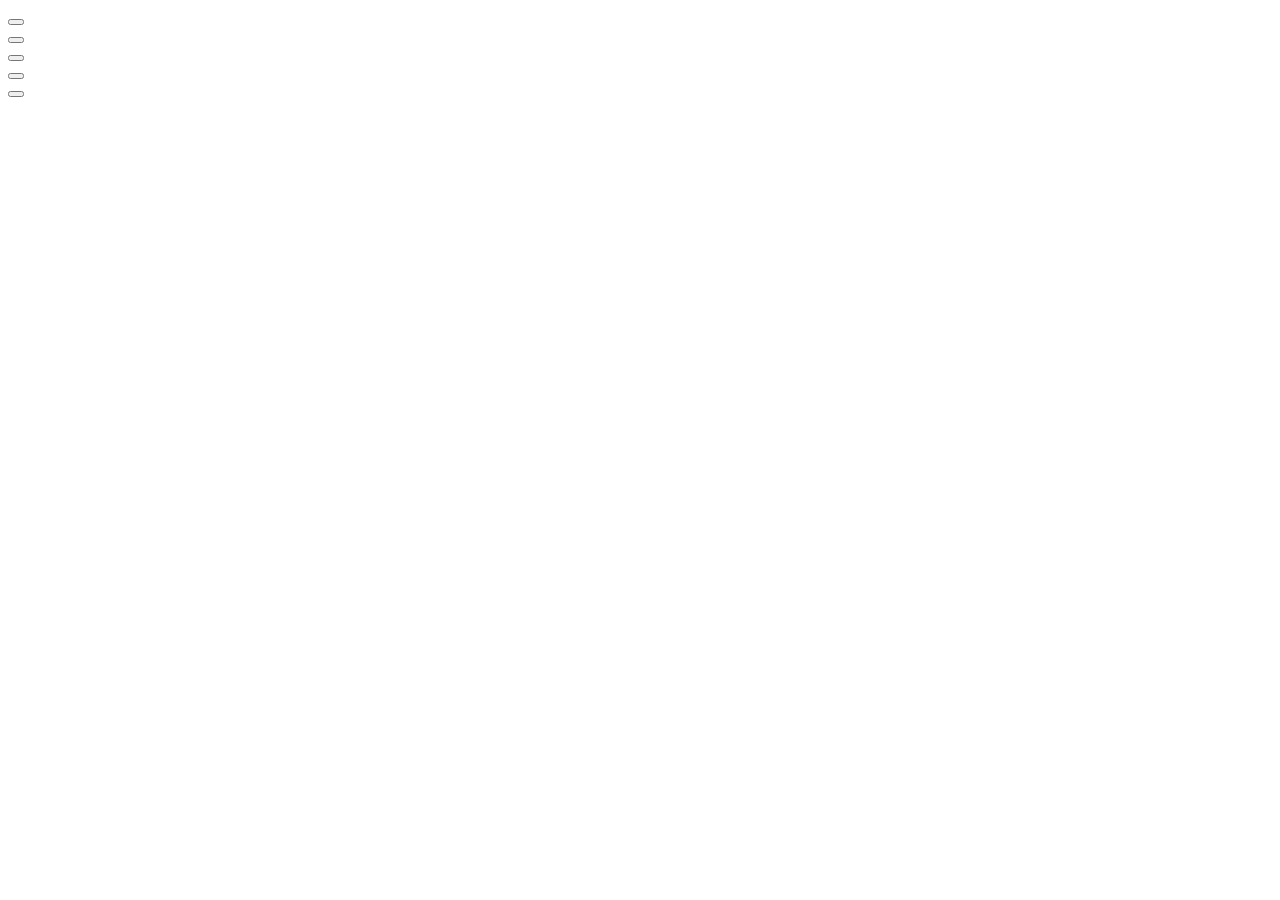
==== assignment-1/index.html @ 54c5ca6b "html structure created" ====
<!DOCTYPE html>
<html lang="en">
<head>
    <meta charset="UTF-8">
    <meta name="viewport" content="width=device-width, initial-scale=1.0">
    <title>See ‘N’ Say Storymaker - Matthew C.A.</title>
    <link rel="stylesheet" href="styles.css">
    <script src="code.js" defer></script>
</head>
<body>
    <div id="toy-container">
        <div class="toy-section">
            <div class="toy-choices">

            </div>
            <div class="toy-choices">

            </div>
            <div class="toy-choices">

            </div>
            <div class="toy-choices">

            </div>
            <div class="toy-choices">

            </div>
        </div>
        <div class="toy-section">

        </div>
        <div class="toy-section">
            <div class="toy-choice-buttons">
                <div>
                    <button></button>
                </div>
                <div>
                    <button></button>
                </div>
                <div>
                    <button></button>
                </div>
                <div>
                    <button></button>
                </div>
                <div>
                    <button></button>
                </div>
            </div>
            <div class="toy-choice-display">

            </div>
            <div class="toy-drawing">

            </div>
            <div class="toy-interactive-buttons">
                <div>

                </div>
                <div>
                    
                </div>
            </div>
        </div>
    </div>
</body>
</html>
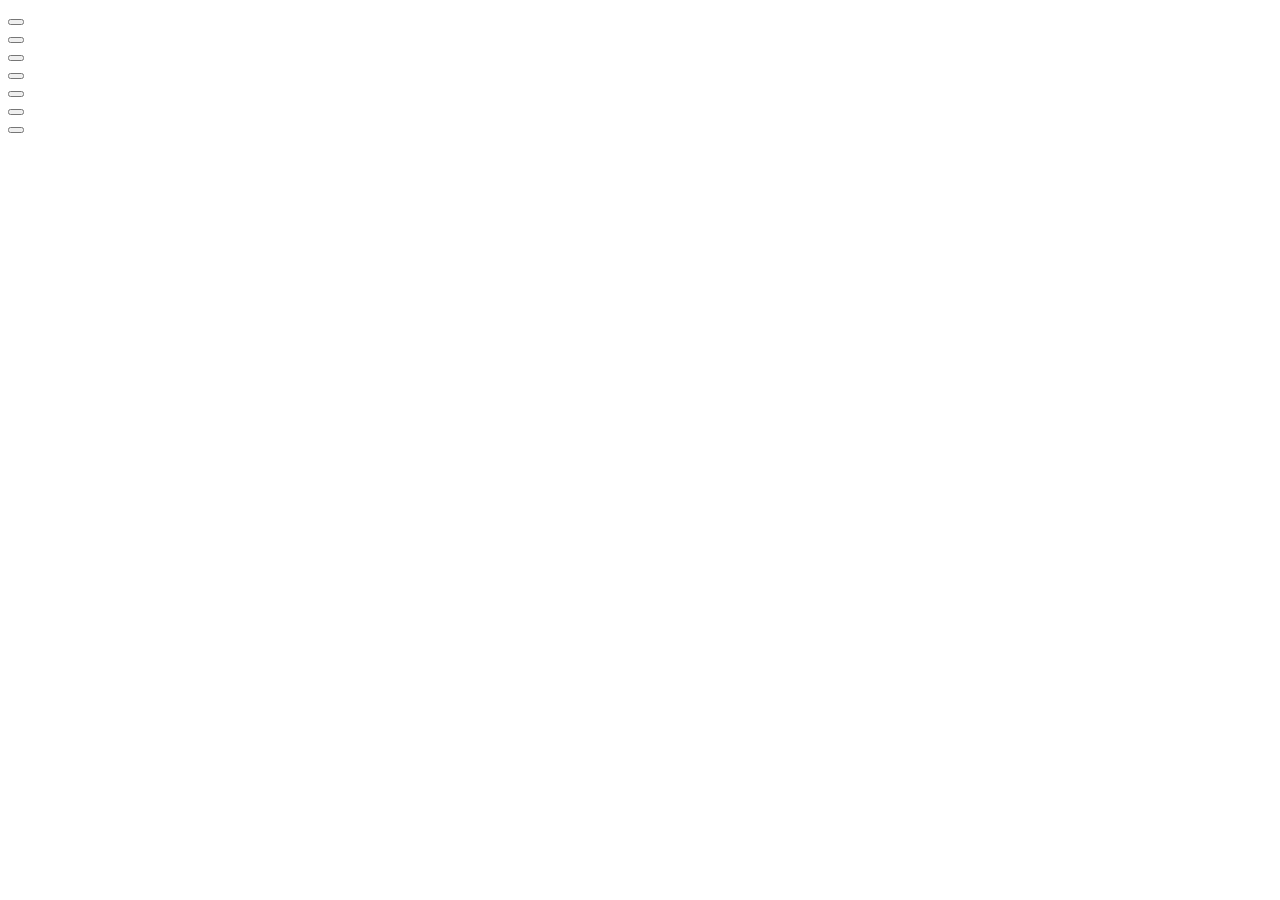
==== commit 96e90e3b: "interactive buttons system started" ====
--- a/assignment-1/index.html
+++ b/assignment-1/index.html
@@ -55,10 +55,10 @@
             </div>
             <div class="toy-interactive-buttons">
                 <div>
-
+                    <button></button>
                 </div>
                 <div>
-                    
+                    <button></button>
                 </div>
             </div>
         </div>
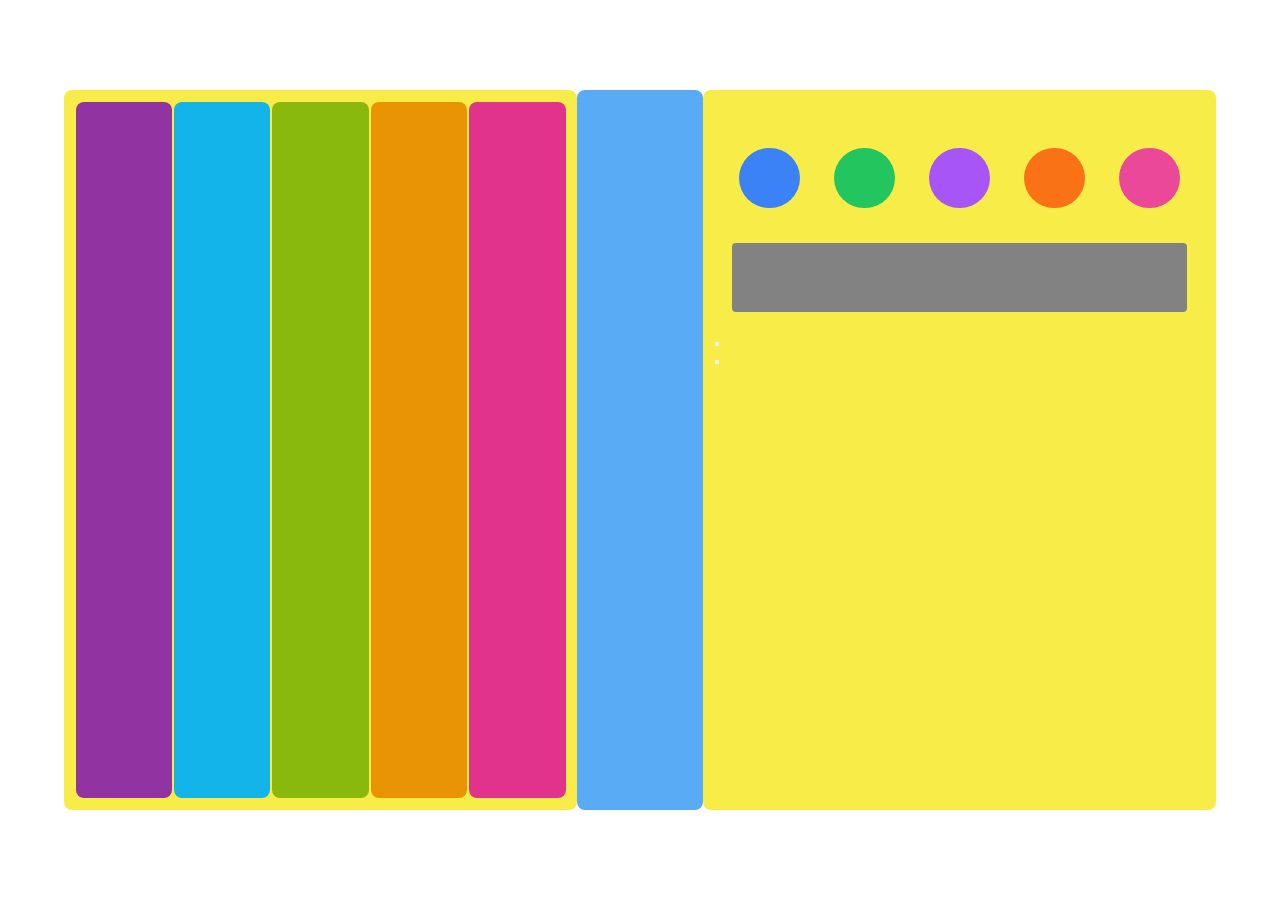
==== commit a797e430: "added display to the toy" ====
--- a/assignment-1/index.html
+++ b/assignment-1/index.html
@@ -48,7 +48,7 @@
                 </div>
             </div>
             <div class="toy-choice-display">
-
+                <p></p>
             </div>
             <div class="toy-drawing">
 
--- a/assignment-1/styles.css
+++ b/assignment-1/styles.css
@@ -0,0 +1,111 @@
+/* DOM */
+* {
+    margin: 0;
+    padding: 0;
+    box-sizing: border-box;
+}
+
+body {
+    display: flex;
+    justify-content: center;
+    align-items: center;
+    min-height: 100vh;
+    background-color: #ffffff;
+}
+
+/* Toy */
+#toy-container {
+    display: flex;
+    flex-direction: row;
+    width: 90vw;
+    max-height: 90vh;
+    aspect-ratio: 800 / 500;
+    max-width: calc(90vh * 800 / 500);
+    border-radius: 8px;
+    container-type: inline-size;
+}
+
+.toy-section {
+    border-radius: 8px;
+}
+
+/* Left Side */
+#toy-container .toy-section:nth-child(1) {
+    flex: 35;
+    display: flex;
+    flex-direction: row;
+    padding: 1%;
+    gap: 0.5%;
+    background-color: #f8ec49;
+}
+
+.toy-choices:nth-child(1) { background-color: #9133a0; } /* purple */
+.toy-choices:nth-child(2) { background-color: #12b4ea; } /* blue */
+.toy-choices:nth-child(3) { background-color: #8ab90d; } /* green */
+.toy-choices:nth-child(4) { background-color: #e99405; } /* orange */
+.toy-choices:nth-child(5) { background-color: #e1338c; } /* pink */
+
+.toy-choices {
+    flex: 1;
+    border-radius: 8px;
+}
+
+/* Spine */
+#toy-container .toy-section:nth-child(2) {
+    flex: 9;
+    background-color: #5aabf5;
+}
+
+/* Right Side */
+#toy-container .toy-section:nth-child(3) {
+    flex: 35;
+    display: flex;
+    flex-direction: column;
+    padding: 1%;
+    background-color: #f8ec49;
+}
+
+/* Top buttons */
+.toy-choice-buttons {
+    display: flex;
+    flex-direction: row;
+    justify-content: center;
+    gap: 3cqw;
+    padding: 1.5cqw;
+    padding-top: 4cqw;
+}
+
+.toy-choice-buttons div {
+    display: flex;
+    justify-content: center;
+    align-items: center;
+}
+
+.toy-choice-buttons button {
+    width: 5.25cqw;
+    height: 5.25cqw;
+    border-radius: 50%;
+    border: none;
+    cursor: pointer;
+}
+
+.toy-choice-buttons div:nth-child(1) button { background-color: #3b82f6; }  /* blue */
+.toy-choice-buttons div:nth-child(2) button { background-color: #22c55e; }  /* green */
+.toy-choice-buttons div:nth-child(3) button { background-color: #a855f7; }  /* purple */
+.toy-choice-buttons div:nth-child(4) button { background-color: #f97316; }  /* orange */
+.toy-choice-buttons div:nth-child(5) button { background-color: #ec4899; }  /* pink */
+
+/* Display */
+.toy-choice-display {
+    background-color: #828282;
+    border-radius: 4px;
+    margin: 1.5cqw;
+    padding: 1cqw;
+    font-size: 1.5cqw;
+    font-family: monospace;
+    color: #000000;
+    height: 10%;
+    display: flex;
+    align-items: center;
+    overflow: hidden;
+}
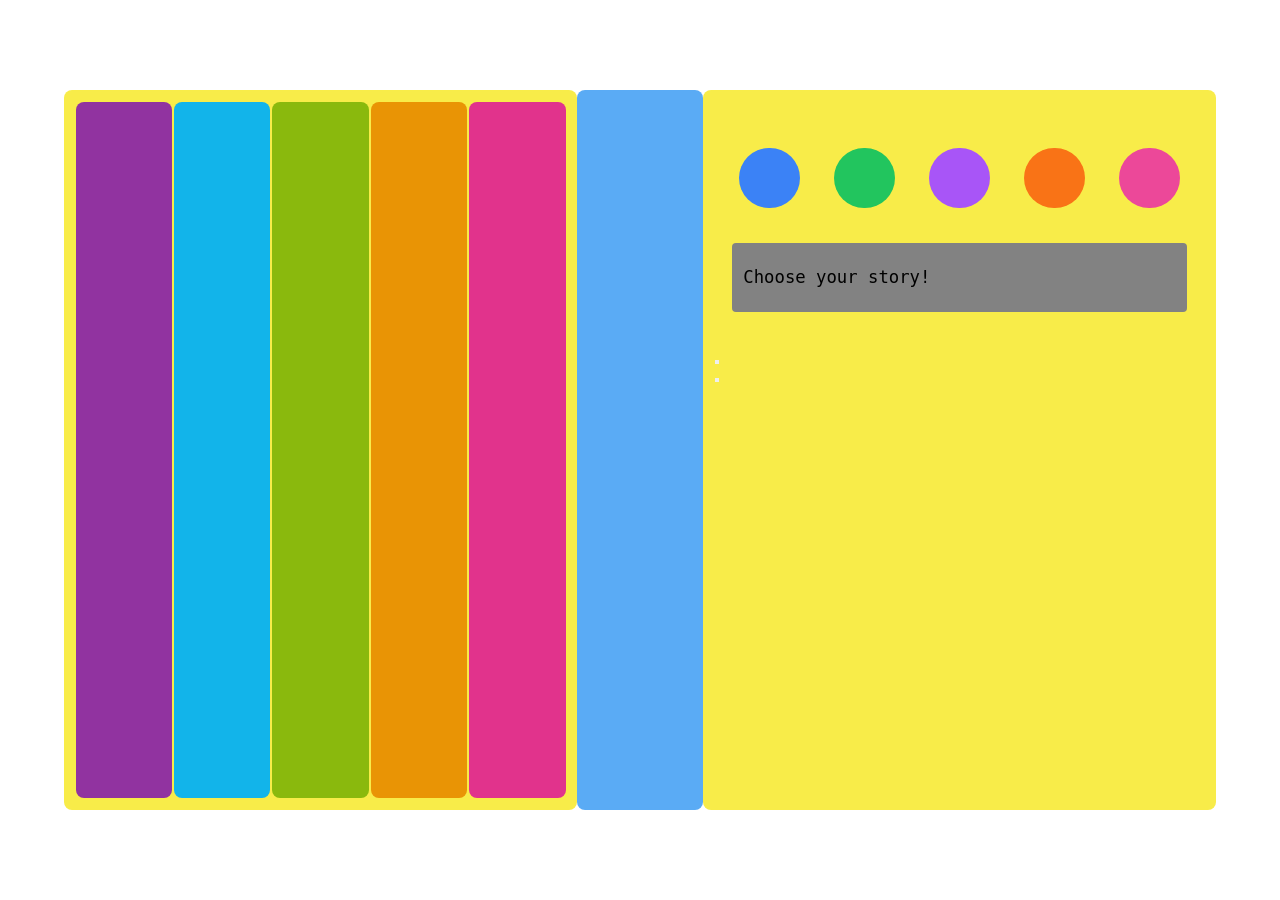
==== commit 76f59973: "display logic polished and working" ====
--- a/assignment-1/index.html
+++ b/assignment-1/index.html
@@ -48,10 +48,10 @@
                 </div>
             </div>
             <div class="toy-choice-display">
-                <p></p>
+                <p>Choose your story!</p>
             </div>
             <div class="toy-drawing">
-
+                <img src="" alt="">
             </div>
             <div class="toy-interactive-buttons">
                 <div>
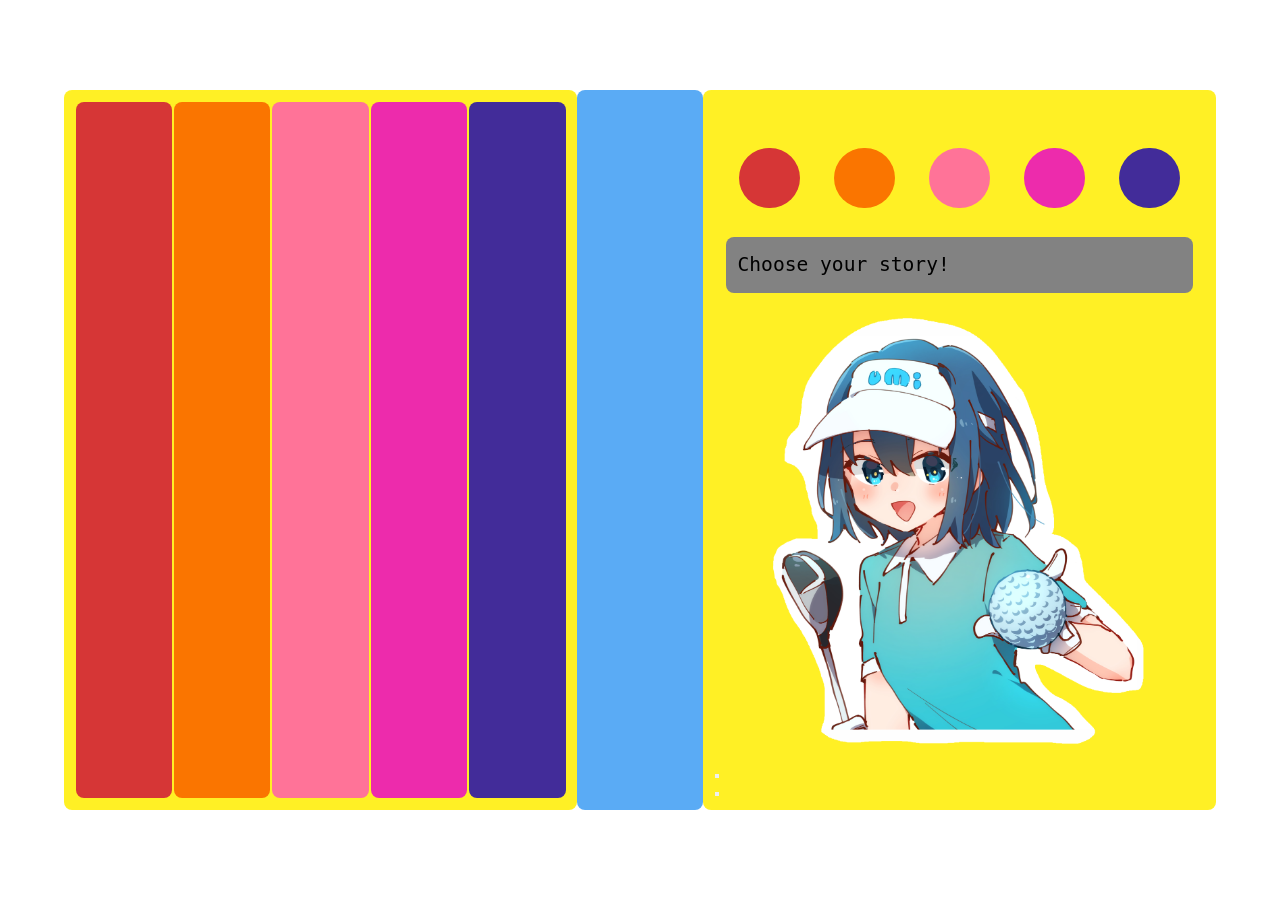
==== commit e838f1f9: "added sticker to the toy" ====
--- a/assignment-1/index.html
+++ b/assignment-1/index.html
@@ -51,7 +51,8 @@
                 <p>Choose your story!</p>
             </div>
             <div class="toy-drawing">
-                <img src="" alt="">
+                <img src="img/umi_golf.png" alt="Golf Anime Character">
+                <!-- Drawing by にゃー (Nyaa), 2025: https://www.pixiv.net/en/artworks/127319808 -->
             </div>
             <div class="toy-interactive-buttons">
                 <div>
--- a/assignment-1/styles.css
+++ b/assignment-1/styles.css
@@ -36,14 +36,14 @@
     flex-direction: row;
     padding: 1%;
     gap: 0.5%;
-    background-color: #f8ec49;
+    background-color: #fff025;
 }
 
-.toy-choices:nth-child(1) { background-color: #9133a0; } /* purple */
-.toy-choices:nth-child(2) { background-color: #12b4ea; } /* blue */
-.toy-choices:nth-child(3) { background-color: #8ab90d; } /* green */
-.toy-choices:nth-child(4) { background-color: #e99405; } /* orange */
-.toy-choices:nth-child(5) { background-color: #e1338c; } /* pink */
+.toy-choices:nth-child(1) { background-color: #D63636; } /* purple */
+.toy-choices:nth-child(2) { background-color: #FA7500; } /* blue */
+.toy-choices:nth-child(3) { background-color: #FF7398; } /* green */
+.toy-choices:nth-child(4) { background-color: #ED2BAC; } /* orange */
+.toy-choices:nth-child(5) { background-color: #422C99; } /* pink */
 
 .toy-choices {
     flex: 1;
@@ -62,7 +62,7 @@
     display: flex;
     flex-direction: column;
     padding: 1%;
-    background-color: #f8ec49;
+    background-color: #fff025;
 }
 
 /* Top buttons */
@@ -89,23 +89,41 @@
     cursor: pointer;
 }
 
-.toy-choice-buttons div:nth-child(1) button { background-color: #3b82f6; }  /* blue */
-.toy-choice-buttons div:nth-child(2) button { background-color: #22c55e; }  /* green */
-.toy-choice-buttons div:nth-child(3) button { background-color: #a855f7; }  /* purple */
-.toy-choice-buttons div:nth-child(4) button { background-color: #f97316; }  /* orange */
-.toy-choice-buttons div:nth-child(5) button { background-color: #ec4899; }  /* pink */
+.toy-choice-buttons div:nth-child(1) button { background-color: #D63636; }  /* blue */
+.toy-choice-buttons div:nth-child(2) button { background-color: #FA7500; }  /* green */
+.toy-choice-buttons div:nth-child(3) button { background-color: #FF7398; }  /* purple */
+.toy-choice-buttons div:nth-child(4) button { background-color: #ED2BAC; }  /* orange */
+.toy-choice-buttons div:nth-child(5) button { background-color: #422C99; }  /* pink */
 
 /* Display */
 .toy-choice-display {
     background-color: #828282;
-    border-radius: 4px;
-    margin: 1.5cqw;
+    border-radius: 8px;
+    margin: 1cqw;
     padding: 1cqw;
-    font-size: 1.5cqw;
+    font-size: 1.7cqw;
     font-family: monospace;
     color: #000000;
-    height: 10%;
+    height: 8%;
     display: flex;
     align-items: center;
     overflow: hidden;
-}+}
+
+/* Sticker */
+.toy-drawing {
+    flex: 1;
+    display: flex;
+    justify-content: center;
+    align-items: center;
+    overflow: hidden;
+    margin: 1cqw;
+}
+
+.toy-drawing img {
+    max-width: 100%;
+    max-height: 100%;
+    object-fit: contain;
+}
+
+/* Bottom buttons */
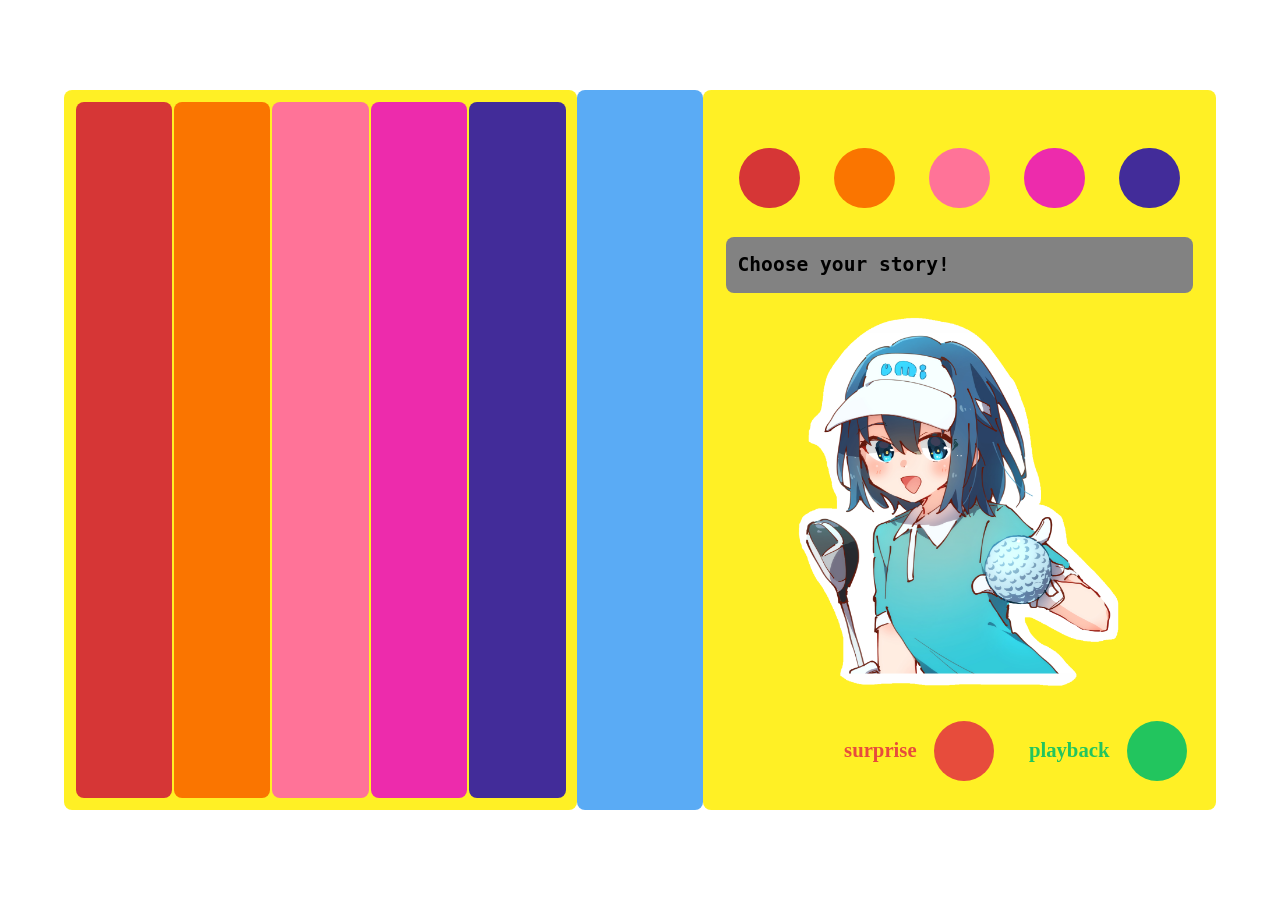
==== commit 845ef964: "interactive buttons added and polished" ====
--- a/assignment-1/index.html
+++ b/assignment-1/index.html
@@ -56,9 +56,11 @@
             </div>
             <div class="toy-interactive-buttons">
                 <div>
+                    <p>surprise</p>
                     <button></button>
                 </div>
                 <div>
+                    <p>playback</p>
                     <button></button>
                 </div>
             </div>
--- a/assignment-1/styles.css
+++ b/assignment-1/styles.css
@@ -103,6 +103,7 @@
     padding: 1cqw;
     font-size: 1.7cqw;
     font-family: monospace;
+    font-weight: bold;
     color: #000000;
     height: 8%;
     display: flex;
@@ -127,3 +128,38 @@
 }
 
 /* Bottom buttons */
+.toy-interactive-buttons {
+    display: flex;
+    flex-direction: row;
+    justify-content: flex-end;
+    gap: 3cqw;
+    padding: 1.5cqw;
+}
+
+.toy-interactive-buttons div {
+    display: flex;
+    justify-content: center;
+    align-items: center;
+    gap: 1.5cqw;
+}
+
+.toy-interactive-buttons button {
+    width: 5.25cqw;
+    height: 5.25cqw;
+    border-radius: 50%;
+    border: none;
+    cursor: pointer;
+}
+
+.toy-interactive-buttons div:nth-child(1) button { background-color: #e74c3c; } /* red */
+.toy-interactive-buttons div:nth-child(2) button { background-color: #22c55e; } /* green */
+
+/* Text next to the buttons */
+.toy-interactive-buttons p {
+    font-family: 'Comic Sans MS', cursive;
+    font-size: 1.8cqw;
+    font-weight: bold;
+}
+
+.toy-interactive-buttons div:nth-child(1) p { color: #e74c3c; }
+.toy-interactive-buttons div:nth-child(2) p { color: #22c55e; }
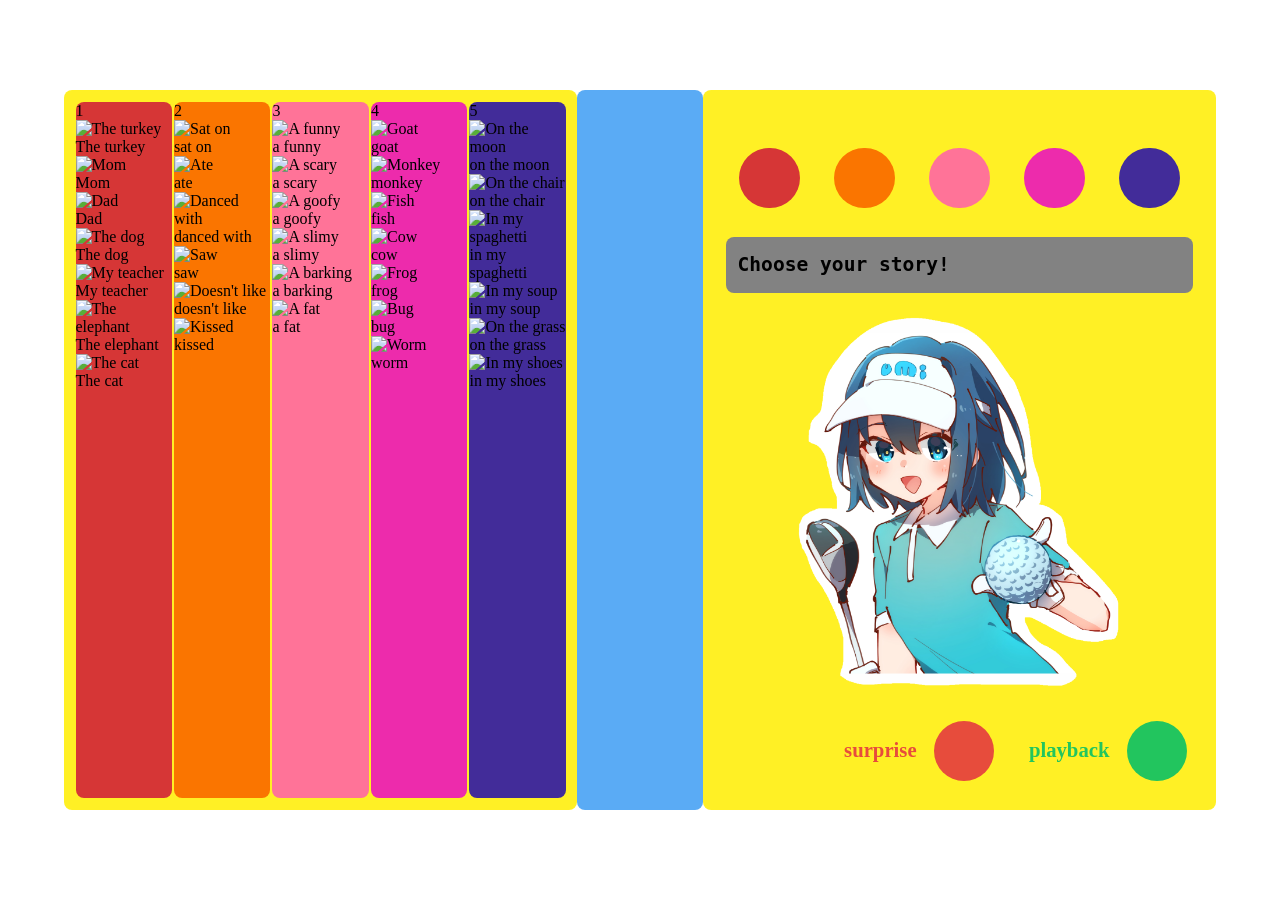
==== commit e831b795: "added ALL objects on the left side + minor changes" ====
--- a/assignment-1/index.html
+++ b/assignment-1/index.html
@@ -3,31 +3,161 @@
 <head>
     <meta charset="UTF-8">
     <meta name="viewport" content="width=device-width, initial-scale=1.0">
-    <title>See ‘N’ Say Storymaker - Matthew C.A.</title>
+    <title>See & Say Storymaker - Matthew</title>
+    <link rel="icon" type="image/x-icon" href="img/favicon/icon.ico">
     <link rel="stylesheet" href="styles.css">
     <script src="code.js" defer></script>
+    
 </head>
 <body>
     <div id="toy-container">
         <div class="toy-section">
             <div class="toy-choices">
-
-            </div>
-            <div class="toy-choices">
-
-            </div>
-            <div class="toy-choices">
-
-            </div>
-            <div class="toy-choices">
-
-            </div>
-            <div class="toy-choices">
-
+                <div class="toy-choices-number">1</div>
+                <div class="toy-choices-item">
+                    <img src="img/pictures/the_turkey.png" alt="The turkey">
+                    <p>The turkey</p>
+                </div>
+                <div class="toy-choices-item">
+                    <img src="img/pictures/mom.png" alt="Mom">
+                    <p>Mom</p>
+                </div>
+                <div class="toy-choices-item">
+                    <img src="img/pictures/dad.png" alt="Dad">
+                    <p>Dad</p>
+                </div>
+                <div class="toy-choices-item">
+                    <img src="img/pictures/the_dog.png" alt="The dog">
+                    <p>The dog</p>
+                </div>
+                <div class="toy-choices-item">
+                    <img src="img/pictures/my_teacher.png" alt="My teacher">
+                    <p>My teacher</p>
+                </div>
+                <div class="toy-choices-item">
+                    <img src="img/pictures/the_elephant.png" alt="The elephant">
+                    <p>The elephant</p>
+                </div>
+                <div class="toy-choices-item">
+                    <img src="img/pictures/the_cat.png" alt="The cat">
+                    <p>The cat</p>
+                </div>
+            </div>
+            <div class="toy-choices">
+                <div class="toy-choices-number">2</div>
+                <div class="toy-choices-item">
+                    <img src="img/pictures/sat_on.png" alt="Sat on">
+                    <p>sat on</p>
+                </div>
+                <div class="toy-choices-item">
+                    <img src="img/pictures/ate.png" alt="Ate">
+                    <p>ate</p>
+                </div>
+                <div class="toy-choices-item">
+                    <img src="img/pictures/danced_with.png" alt="Danced with">
+                    <p>danced with</p>
+                </div>
+                <div class="toy-choices-item">
+                    <img src="img/pictures/saw.png" alt="Saw">
+                    <p>saw</p>
+                </div>
+                <div class="toy-choices-item">
+                    <img src="img/pictures/doesnt_like.png" alt="Doesn't like">
+                    <p>doesn't like</p>
+                </div>
+                <div class="toy-choices-item">
+                    <img src="img/pictures/kissed.png" alt="Kissed">
+                    <p>kissed</p>
+                </div>
+            </div>
+            <div class="toy-choices">
+                <div class="toy-choices-number">3</div>
+                <div class="toy-choices-item">
+                    <img src="img/pictures/a_funny.png" alt="A funny">
+                    <p>a funny</p>
+                </div>
+                <div class="toy-choices-item">
+                    <img src="img/pictures/a_scary.png" alt="A scary">
+                    <p>a scary</p>
+                </div>
+                <div class="toy-choices-item">
+                    <img src="img/pictures/a_goofy.png" alt="A goofy">
+                    <p>a goofy</p>
+                </div>
+                <div class="toy-choices-item">
+                    <img src="img/pictures/a_slimy.png" alt="A slimy">
+                    <p>a slimy</p>
+                </div>
+                <div class="toy-choices-item">
+                    <img src="img/pictures/a_barking.png" alt="A barking">
+                    <p>a barking</p>
+                </div>
+                <div class="toy-choices-item">
+                    <img src="img/pictures/a_fat.png" alt="A fat">
+                    <p>a fat</p>
+                </div>
+            </div>
+            <div class="toy-choices">
+                <div class="toy-choices-number">4</div>
+                <div class="toy-choices-item">
+                    <img src="img/pictures/goat.png" alt="Goat">
+                    <p>goat</p>
+                </div>
+                <div class="toy-choices-item">
+                    <img src="img/pictures/monkey.png" alt="Monkey">
+                    <p>monkey</p>
+                </div>
+                <div class="toy-choices-item">
+                    <img src="img/pictures/fish.png" alt="Fish">
+                    <p>fish</p>
+                </div>
+                <div class="toy-choices-item">
+                    <img src="img/pictures/cow.png" alt="Cow">
+                    <p>cow</p>
+                </div>
+                <div class="toy-choices-item">
+                    <img src="img/pictures/frog.png" alt="Frog">
+                    <p>frog</p>
+                </div>
+                <div class="toy-choices-item">
+                    <img src="img/pictures/bug.png" alt="Bug">
+                    <p>bug</p>
+                </div>
+                <div class="toy-choices-item">
+                    <img src="img/pictures/worm.png" alt="Worm">
+                    <p>worm</p>
+                </div>
+            </div>
+            <div class="toy-choices">
+                <div class="toy-choices-number">5</div>
+                <div class="toy-choices-item">
+                    <img src="img/pictures/on_the_moon.png" alt="On the moon">
+                    <p>on the moon</p>
+                </div>
+                <div class="toy-choices-item">
+                    <img src="img/pictures/on_the_chair.png" alt="On the chair">
+                    <p>on the chair</p>
+                </div>
+                <div class="toy-choices-item">
+                    <img src="img/pictures/in_my_spaghetti.png" alt="In my spaghetti">
+                    <p>in my spaghetti</p>
+                </div>
+                <div class="toy-choices-item">
+                    <img src="img/pictures/in_my_soup.png" alt="In my soup">
+                    <p>in my soup</p>
+                </div>
+                <div class="toy-choices-item">
+                    <img src="img/pictures/on_the_grass.png" alt="On the grass">
+                    <p>on the grass</p>
+                </div>
+                <div class="toy-choices-item">
+                    <img src="img/pictures/in_my_shoes.png" alt="In my shoes">
+                    <p>in my shoes</p>
+                </div>
             </div>
         </div>
         <div class="toy-section">
-
+            <!-- Spine -->
         </div>
         <div class="toy-section">
             <div class="toy-choice-buttons">
@@ -51,7 +181,7 @@
                 <p>Choose your story!</p>
             </div>
             <div class="toy-drawing">
-                <img src="img/umi_golf.png" alt="Golf Anime Character">
+                <img src="img/sticker/umi_golf.png" alt="Golf Anime Character">
                 <!-- Drawing by にゃー (Nyaa), 2025: https://www.pixiv.net/en/artworks/127319808 -->
             </div>
             <div class="toy-interactive-buttons">
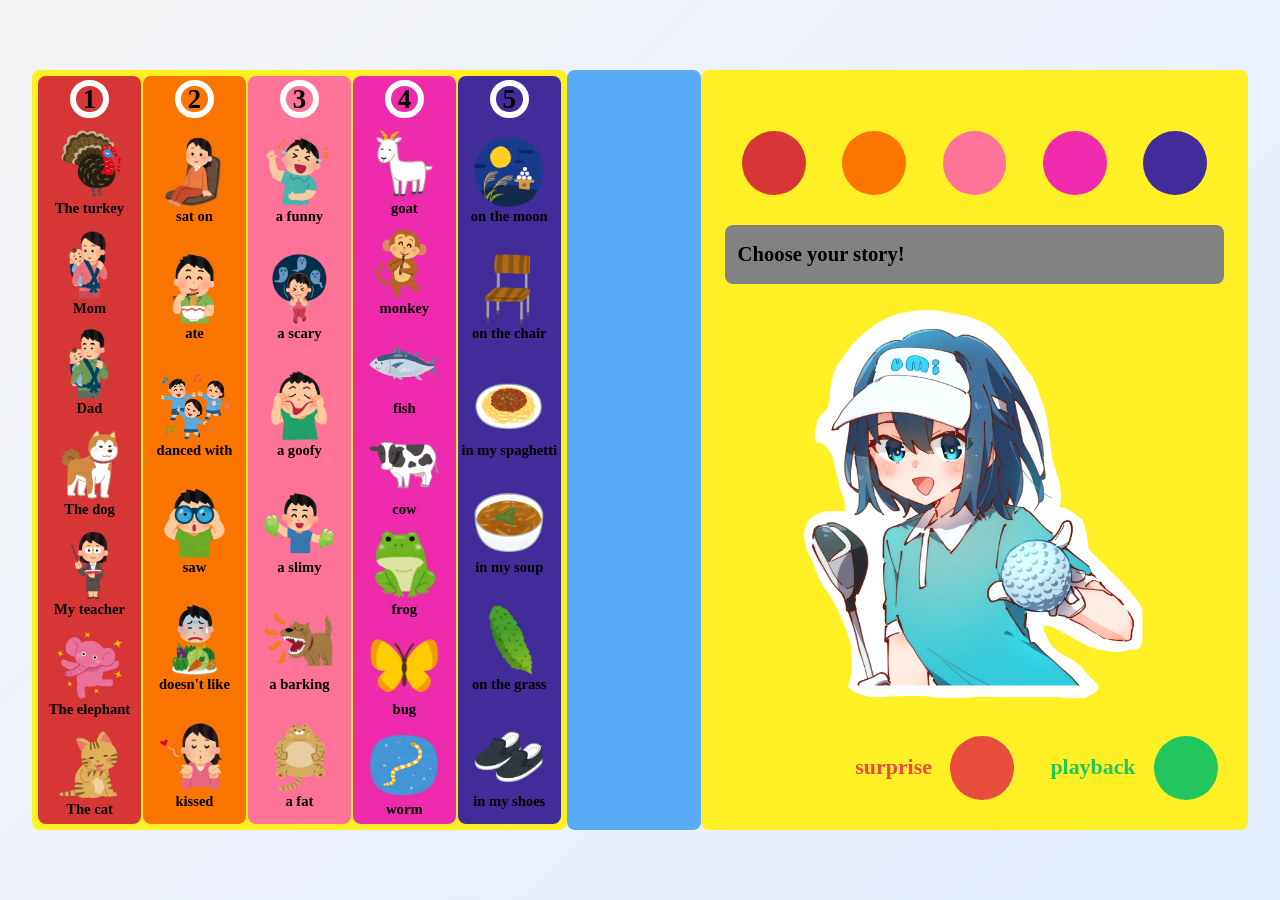
==== commit 101a832e: "ASSIGNMENT 1 FINISHED" ====
--- a/assignment-1/index.html
+++ b/assignment-1/index.html
@@ -13,6 +13,8 @@
     <div id="toy-container">
         <div class="toy-section">
             <div class="toy-choices">
+                <!-- All the following images were drawn by Takashi Mifune and are free to use under Irasutoya's terms -->
+                <!-- https://www.irasutoya.com/ -->
                 <div class="toy-choices-number">1</div>
                 <div class="toy-choices-item">
                     <img src="img/pictures/the_turkey.png" alt="The turkey">
--- a/assignment-1/styles.css
+++ b/assignment-1/styles.css
@@ -1,3 +1,10 @@
+/* Text Unselectable: https://www.w3schools.com/howto/howto_css_disable_text_selection.asp */
+div {
+  -webkit-user-select: none; /* Safari */
+  -ms-user-select: none; /* IE 10 and IE 11 */
+  user-select: none; /* Standard syntax */
+}
+
 /* DOM */
 * {
     margin: 0;
@@ -10,17 +17,17 @@
     justify-content: center;
     align-items: center;
     min-height: 100vh;
-    background-color: #ffffff;
+    background: linear-gradient(135deg, #f3f4f5, #e4eeff);
 }
 
 /* Toy */
 #toy-container {
     display: flex;
     flex-direction: row;
-    width: 90vw;
-    max-height: 90vh;
+    width: 95vw;
+    max-height: 95vh;
     aspect-ratio: 800 / 500;
-    max-width: calc(90vh * 800 / 500);
+    max-width: calc(95vh * 800 / 500);
     border-radius: 8px;
     container-type: inline-size;
 }
@@ -34,8 +41,8 @@
     flex: 35;
     display: flex;
     flex-direction: row;
-    padding: 1%;
-    gap: 0.5%;
+    padding: 0.5%;
+    gap: 0.4%;
     background-color: #fff025;
 }
 
@@ -45,9 +52,55 @@
 .toy-choices:nth-child(4) { background-color: #ED2BAC; } /* orange */
 .toy-choices:nth-child(5) { background-color: #422C99; } /* pink */
 
+/* IMAGES */
 .toy-choices {
     flex: 1;
     border-radius: 8px;
+    display: flex;
+    flex-direction: column;
+    align-items: center;
+    overflow: hidden;
+    justify-content: space-evenly;
+}
+
+.toy-choices-number {
+    font-family: 'Comic Sans MS', cursive;
+    font-weight: bold;
+    font-size: 2.2cqw;
+    color: black;
+    padding: 1.1cqw;
+    margin: 0.3cqw;
+    background-color: transparent;
+    border-radius: 50%;
+    width: 3cqw;
+    height: 3cqw;
+    display: flex;
+    justify-content: center;
+    align-items: center;
+    border: 0.5cqw, solid, white;
+}
+
+.toy-choices-item {
+    display: flex;
+    flex-direction: column;
+    align-items: center;
+    width: 100%;
+    flex: 1;
+    justify-content: center;
+}
+
+.toy-choices-item img {
+    width: 70%;
+    aspect-ratio: 1 / 1;
+    object-fit: contain;
+}
+
+.toy-choices-item p {
+    font-family: 'Comic Sans MS', cursive;
+    font-weight: bold;
+    font-size: 1.2cqw;
+    text-align: center;
+    color: black;
 }
 
 /* Spine */
@@ -102,7 +155,7 @@
     margin: 1cqw;
     padding: 1cqw;
     font-size: 1.7cqw;
-    font-family: monospace;
+    font-family: 'Comic Sans MS', cursive;
     font-weight: bold;
     color: #000000;
     height: 8%;
